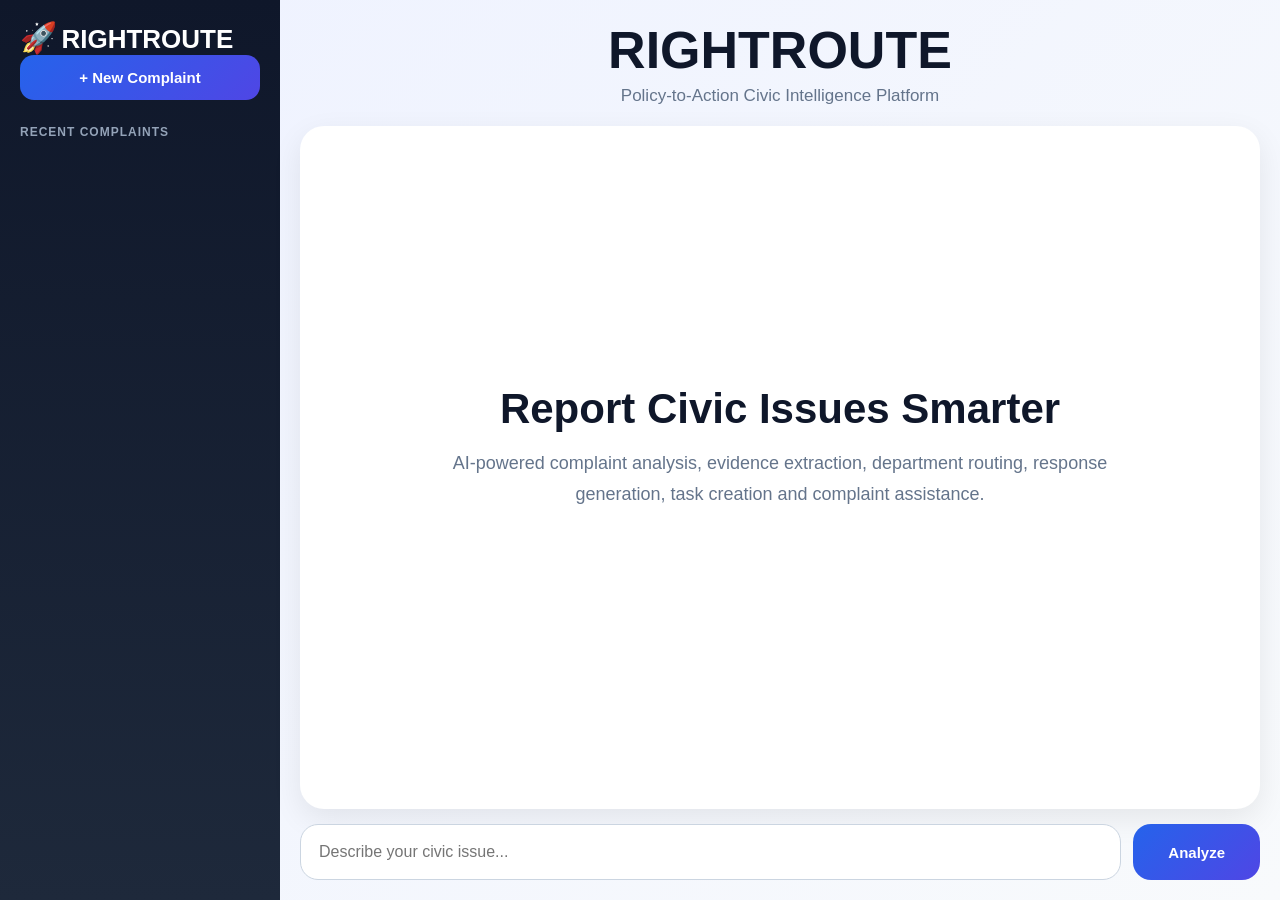
==== templates/index.html @ 017ca482 "final proj" ====
<!DOCTYPE html>
<html lang="en">
<head>
    <meta charset="UTF-8">
    <meta name="viewport" content="width=device-width, initial-scale=1.0">
    <title>RIGHTROUTE</title>

    <link rel="stylesheet" href="/static/style.css">
</head>
<body>

<div class="container">

    <!-- =========================
         SIDEBAR
    ========================== -->

    <div class="sidebar">

        <div class="logo">
            <span class="logo-icon">🚀</span>
            <span class="logo-text">RIGHTROUTE</span>
        </div>

        <button
            class="new-chat"
            onclick="newComplaint()">

            + New Complaint

        </button>

        <div class="sidebar-title">
            Recent Complaints
        </div>

        <div
            id="history-list"
            class="history-list">

        </div>

    </div>

    <!-- =========================
         MAIN CONTENT
    ========================== -->

    <div class="main-content">

        <!-- Header -->

        <div class="header">

            <h1>RIGHTROUTE</h1>

            <p>
                Policy-to-Action Civic Intelligence Platform
            </p>

        </div>

        <!-- Chat Area -->

        <div
            id="chat-box"
            class="chat-box">

            <div class="hero">

                <h2>
                    Report Civic Issues Smarter
                </h2>

                <p>
                    AI-powered complaint analysis,
                    evidence extraction,
                    department routing,
                    response generation,
                    task creation and complaint assistance.
                </p>

                

            </div>

        </div>

        <!-- Input -->

        <div class="input-area">

            <input
                type="text"
                id="complaint"
                placeholder="Describe your civic issue..."
            >

            <button onclick="sendComplaint()">
    Analyze
</button>

        </div>

    </div>

</div>

<script src="/static/script.js"></script>

</body>
</html>
---- static/style.css ----
*{
    margin:0;
    padding:0;
    box-sizing:border-box;
    font-family:'Segoe UI',sans-serif;
}

body{
    background:linear-gradient(
        135deg,
        #eef2ff,
        #f8fafc
    );
    height:100vh;
    overflow:hidden;
}

.container{
    display:flex;
    height:100vh;
}

/* =========================
   SIDEBAR
========================= */

.sidebar{
    width:280px;
    min-width:280px;

    background:linear-gradient(
        180deg,
        #0f172a,
        #1e293b
    );

    padding:20px;
    color:white;

    display:flex;
    flex-direction:column;

    overflow-y:auto;
}
.logo-text{
    font-size:24px;
    font-weight:800;
    white-space:nowrap;
}

.logo-icon{
    font-size:30px;
}

.logo-text{
    font-size:26px;
    font-weight:800;
}

.new-chat{
    width:100%;

    padding:14px;

    border:none;
    border-radius:14px;

    background:linear-gradient(
        135deg,
        #2563eb,
        #4f46e5
    );

    color:white;
    font-size:15px;
    font-weight:600;

    cursor:pointer;
    transition:.3s;
}

.new-chat:hover{
    transform:translateY(-2px);

    box-shadow:
        0 10px 20px rgba(37,99,235,.25);
}

/* =========================
   SIDEBAR SECTIONS
========================= */

.sidebar-title{
    margin-top:25px;
    margin-bottom:12px;

    font-size:12px;
    font-weight:700;

    color:#94a3b8;

    text-transform:uppercase;
    letter-spacing:1px;
}

.category-item{
    background:rgba(255,255,255,.05);

    padding:14px;

    border-radius:12px;

    margin-bottom:10px;

    cursor:pointer;

    transition:.3s;

    color:#f8fafc;
    font-size:14px;
}

.category-item:hover{
    background:#2563eb;
}

.history-list{
    display:flex;
    flex-direction:column;
    gap:8px;
}

.history-item{
    background:rgba(255,255,255,.05);

    padding:14px;

    border-radius:12px;

    font-size:14px;

    color:#e2e8f0;

    cursor:pointer;

    transition:.3s;

    line-height:1.5;

    word-break:break-word;
    overflow-wrap:break-word;
    white-space:normal;
}

.history-item:hover{
    background:rgba(255,255,255,.12);
    transform:translateX(4px);
}

/* =========================
   MAIN CONTENT
========================= */

.main-content{
    flex:1;

    display:flex;
    flex-direction:column;

    padding:20px;
}

/* =========================
   HEADER
========================= */

.header{
    text-align:center;
    margin-bottom:20px;
}

.header h1{
    font-size:52px;
    font-weight:900;
    color:#0f172a;
}

.header p{
    color:#64748b;
    font-size:17px;
    margin-top:6px;
}

/* =========================
   CHAT AREA
========================= */

.chat-box{
    flex:1;

    background:white;

    border-radius:24px;

    padding:30px;

    overflow-y:auto;
    overflow-x:hidden;

    box-shadow:
        0 10px 30px rgba(
            0,
            0,
            0,
            .08
        );
}

/* =========================
   HERO SECTION
========================= */

.hero{
    height:100%;

    display:flex;
    flex-direction:column;

    justify-content:center;
    align-items:center;

    text-align:center;
}

.hero h2{
    font-size:42px;
    color:#0f172a;
    margin-bottom:15px;
}

.hero p{
    max-width:700px;

    color:#64748b;

    font-size:18px;

    line-height:1.7;

    margin-bottom:40px;
}

/* =========================
   SUGGESTIONS
========================= */

.suggestions{
    display:grid;

    grid-template-columns:
    repeat(2,1fr);

    gap:18px;

    width:100%;
    max-width:900px;
}

.suggestion-card{
    background:white;

    border:1px solid #e2e8f0;

    padding:18px;

    border-radius:16px;

    cursor:pointer;

    transition:.3s;

    text-align:left;
}

.suggestion-card:hover{
    transform:translateY(-3px);

    border-color:#2563eb;

    background:#f8fbff;

    box-shadow:
        0 8px 18px rgba(37,99,235,.12);
}

/* =========================
   CHAT MESSAGES
========================= */

.message{
    margin-bottom:20px;
}

.user{
    text-align:right;
}

.user .bubble{
    background:#2563eb;
    color:white;
}

.bubble{
    display:inline-block;

    max-width:70%;

    padding:14px 18px;

    border-radius:16px;

    line-height:1.6;
}

/* =========================
   ANALYSIS CARD
========================= */

.analysis-card{
    width:100%;
    max-width:750px;

    background:#f8fafc;

    border:1px solid #e2e8f0;

    border-radius:18px;

    padding:22px;

    box-shadow:
        0 4px 12px rgba(
            0,
            0,
            0,
            .05
        );
}

.analysis-title{
    font-size:18px;
    font-weight:700;

    margin-bottom:18px;

    color:#0f172a;
}

.analysis-row{
    display:flex;
    justify-content:space-between;
    align-items:flex-start;
    gap:20px;

    padding:14px 0;

    border-bottom:1px solid #e2e8f0;
}

.analysis-row span{
    color:#64748b;
    min-width:120px;
}

.analysis-row strong{
    text-align:right;
    max-width:70%;
    word-wrap:break-word;
    line-height:1.6;
}
.analysis-row:last-child{
    border-bottom:none;
}



.response-box{
    margin-top:18px;

    background:white;

    border-radius:12px;

    padding:14px;

    border:1px solid #e2e8f0;
}
.response-row{
    display:block;
}

.response-row span{
    display:block;
    margin-bottom:10px;
    font-weight:600;
    color:#64748b;
}

.response-row strong{
    display:block;
    max-width:100%;
    text-align:left;
    line-height:1.8;
}
/* =========================
   INPUT AREA
========================= */

.input-area{
    display:flex;
    gap:12px;

    margin-top:15px;
}

.input-area input{
    flex:1;

    padding:18px;

    border:1px solid #cbd5e1;

    border-radius:18px;

    font-size:16px;

    outline:none;

    transition:.3s;
}

.input-area input:focus{
    border-color:#2563eb;

    box-shadow:
        0 0 0 4px rgba(37,99,235,.1);
}

.input-area button{
    padding:18px 35px;

    border:none;

    border-radius:18px;

    background:linear-gradient(
        135deg,
        #2563eb,
        #4f46e5
    );

    color:white;

    font-size:15px;
    font-weight:600;

    cursor:pointer;

    transition:.3s;
}

.input-area button:hover{
    transform:translateY(-2px);

    box-shadow:
        0 10px 20px rgba(37,99,235,.25);
}

/* =========================
   WELCOME SCREEN
========================= */

.welcome-screen{
    text-align:center;
    margin-top:120px;
}

.welcome-screen h2{
    font-size:42px;
    font-weight:800;
    color:#0f172a;
}

.welcome-screen p{
    margin-top:15px;

    color:#64748b;

    font-size:18px;
}

/* =========================
   RESPONSIVE
========================= */

@media(max-width:900px){

    .sidebar{
        display:none;
    }

    .analysis-card,
    .letter-card{
        max-width:100%;
    }

    .header h1{
        font-size:38px;
    }

    .hero h2{
        font-size:30px;
    }

    .bubble{
        max-width:90%;
    }
}
.letter-section{
    margin-top:20px;
    text-align:center;
}

.letter-btn{
    background:linear-gradient(
        135deg,
        #2563eb,
        #4f46e5
    );
    color:white;
    border:none;
    padding:12px 22px;
    border-radius:10px;
    font-size:14px;
    font-weight:600;
    cursor:pointer;
    transition:0.3s;
}

.letter-btn:hover{
    transform:translateY(-2px);
    box-shadow:0 8px 20px rgba(
        37,
        99,
        235,
        0.25
    );
}
.letter-card{
    width:100%;

    margin-top:20px;

    padding:24px;

    background:#ffffff;

    border-radius:18px;

    border:1px solid #e2e8f0;

    box-shadow:
        0 8px 20px rgba(
            0,
            0,
            0,
            .06
        );
}

.letter-header{
    font-size:28px;
    font-weight:700;
    color:#0f172a;

    margin-bottom:20px;
}
.letter-content{
    width:100%;

    min-height:280px;

    border:1px solid #dbeafe;

    border-radius:14px;

    padding:18px;

    resize:none;

    font-size:15px;

    line-height:1.8;

    background:#f8fafc;

    outline:none;
}
.letter-actions{
    display:flex;
    align-items:center;
    gap:12px;
    margin-top:15px;
}

.copy-btn,
.download-btn{

    background:linear-gradient(
        135deg,
        #2563eb,
        #4f46e5
    );

    color:white;

    border:none;

    padding:12px 24px;

    border-radius:12px;

    cursor:pointer;

    font-size:14px;

    font-weight:600;

    transition:.3s;

    box-shadow:
        0 4px 12px rgba(
            37,
            99,
            235,
            .25
        );
}

.copy-btn:hover,
.download-btn:hover{

    transform:translateY(-2px);

    box-shadow:
        0 8px 20px rgba(
            37,
            99,
            235,
            .35
        );
}

.copy-btn:active,
.download-btn:active{

    transform:scale(.98);
}
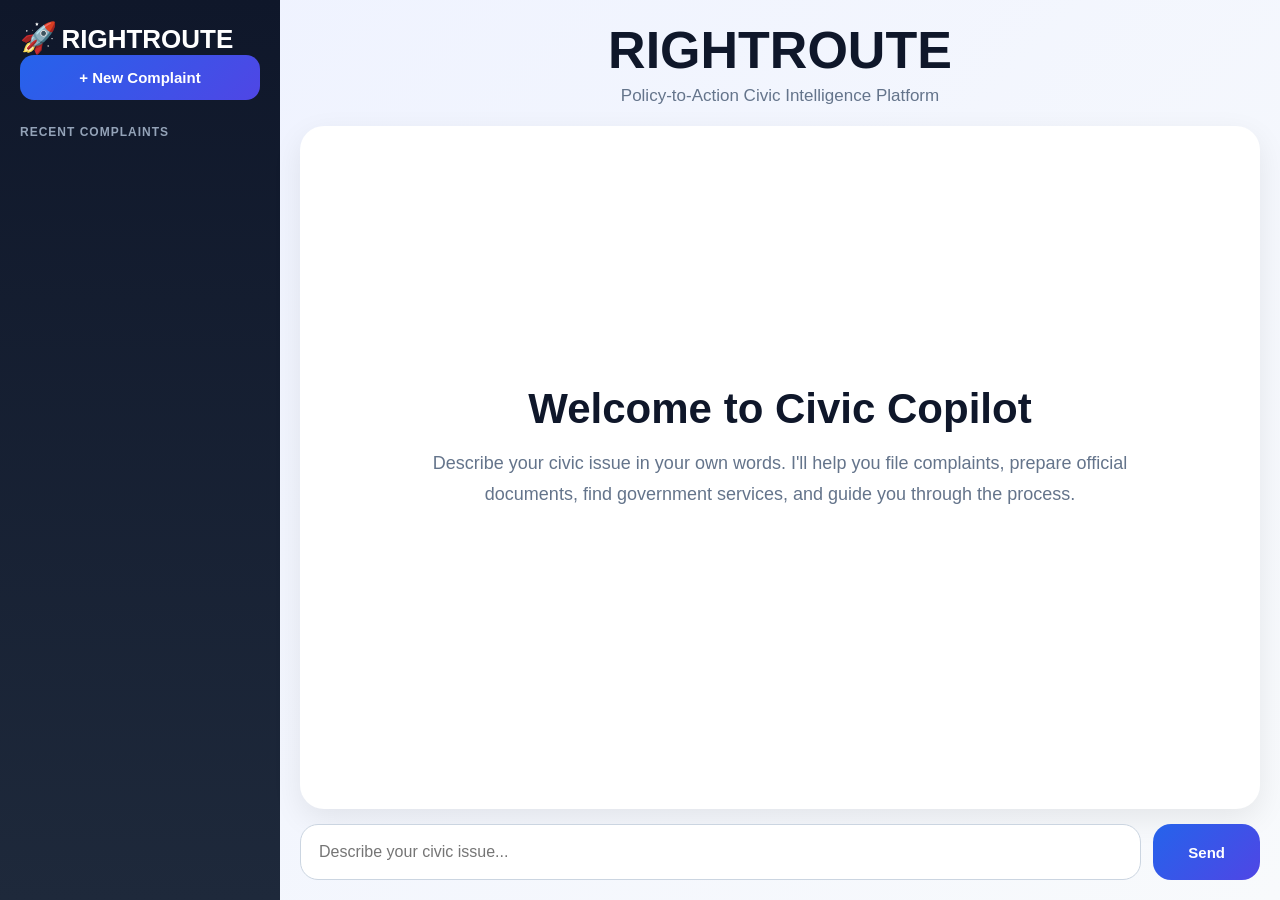
==== commit 3b469139: "commit" ====
--- a/templates/index.html
+++ b/templates/index.html
@@ -10,10 +10,6 @@
 <body>
 
 <div class="container">
-
-    <!-- =========================
-         SIDEBAR
-    ========================== -->
 
     <div class="sidebar">
 
@@ -42,9 +38,6 @@
 
     </div>
 
-    <!-- =========================
-         MAIN CONTENT
-    ========================== -->
 
     <div class="main-content">
 
@@ -69,16 +62,15 @@
             <div class="hero">
 
                 <h2>
-                    Report Civic Issues Smarter
-                </h2>
+     Welcome to Civic Copilot
+</h2>
 
-                <p>
-                    AI-powered complaint analysis,
-                    evidence extraction,
-                    department routing,
-                    response generation,
-                    task creation and complaint assistance.
-                </p>
+<p>
+    Describe your civic issue in your own words.
+
+    I'll help you file complaints, prepare official documents,
+    find government services, and guide you through the process.
+</p>
 
                 
 
@@ -86,19 +78,18 @@
 
         </div>
 
-        <!-- Input -->
 
         <div class="input-area">
 
-            <input
-                type="text"
-                id="complaint"
-                placeholder="Describe your civic issue..."
-            >
+                <input
+                    type="text"
+                    id="complaint"
+                    placeholder="Describe your civic issue..."
+                >
 
             <button onclick="sendComplaint()">
-    Analyze
-</button>
+                Send
+            </button>
 
         </div>
 
--- a/static/style.css
+++ b/static/style.css
@@ -665,4 +665,75 @@
 .download-btn:active{
 
     transform:scale(.98);
+}
+.choice-list{
+
+display:flex;
+flex-direction:column;
+gap:14px;
+margin-top:20px;
+
+}
+
+.choice-card{
+
+display:flex;
+align-items:center;
+padding:18px;
+border-radius:16px;
+border:1px solid #e5e7eb;
+background:#fff;
+cursor:pointer;
+transition:.25s;
+
+}
+
+.choice-card:hover{
+
+transform:translateY(-2px);
+box-shadow:0 10px 25px rgba(0,0,0,.08);
+
+}
+
+.choice-number{
+
+width:45px;
+height:45px;
+border-radius:12px;
+background:#eef4ff;
+display:flex;
+align-items:center;
+justify-content:center;
+font-weight:bold;
+margin-right:15px;
+color:#3563ff;
+
+}
+
+.choice-info{
+
+flex:1;
+
+}
+
+.choice-info h4{
+
+margin:0;
+font-size:17px;
+
+}
+
+.choice-info p{
+
+margin-top:5px;
+font-size:14px;
+color:#666;
+
+}
+
+.choice-arrow{
+
+font-size:22px;
+color:#999;
+
 }
